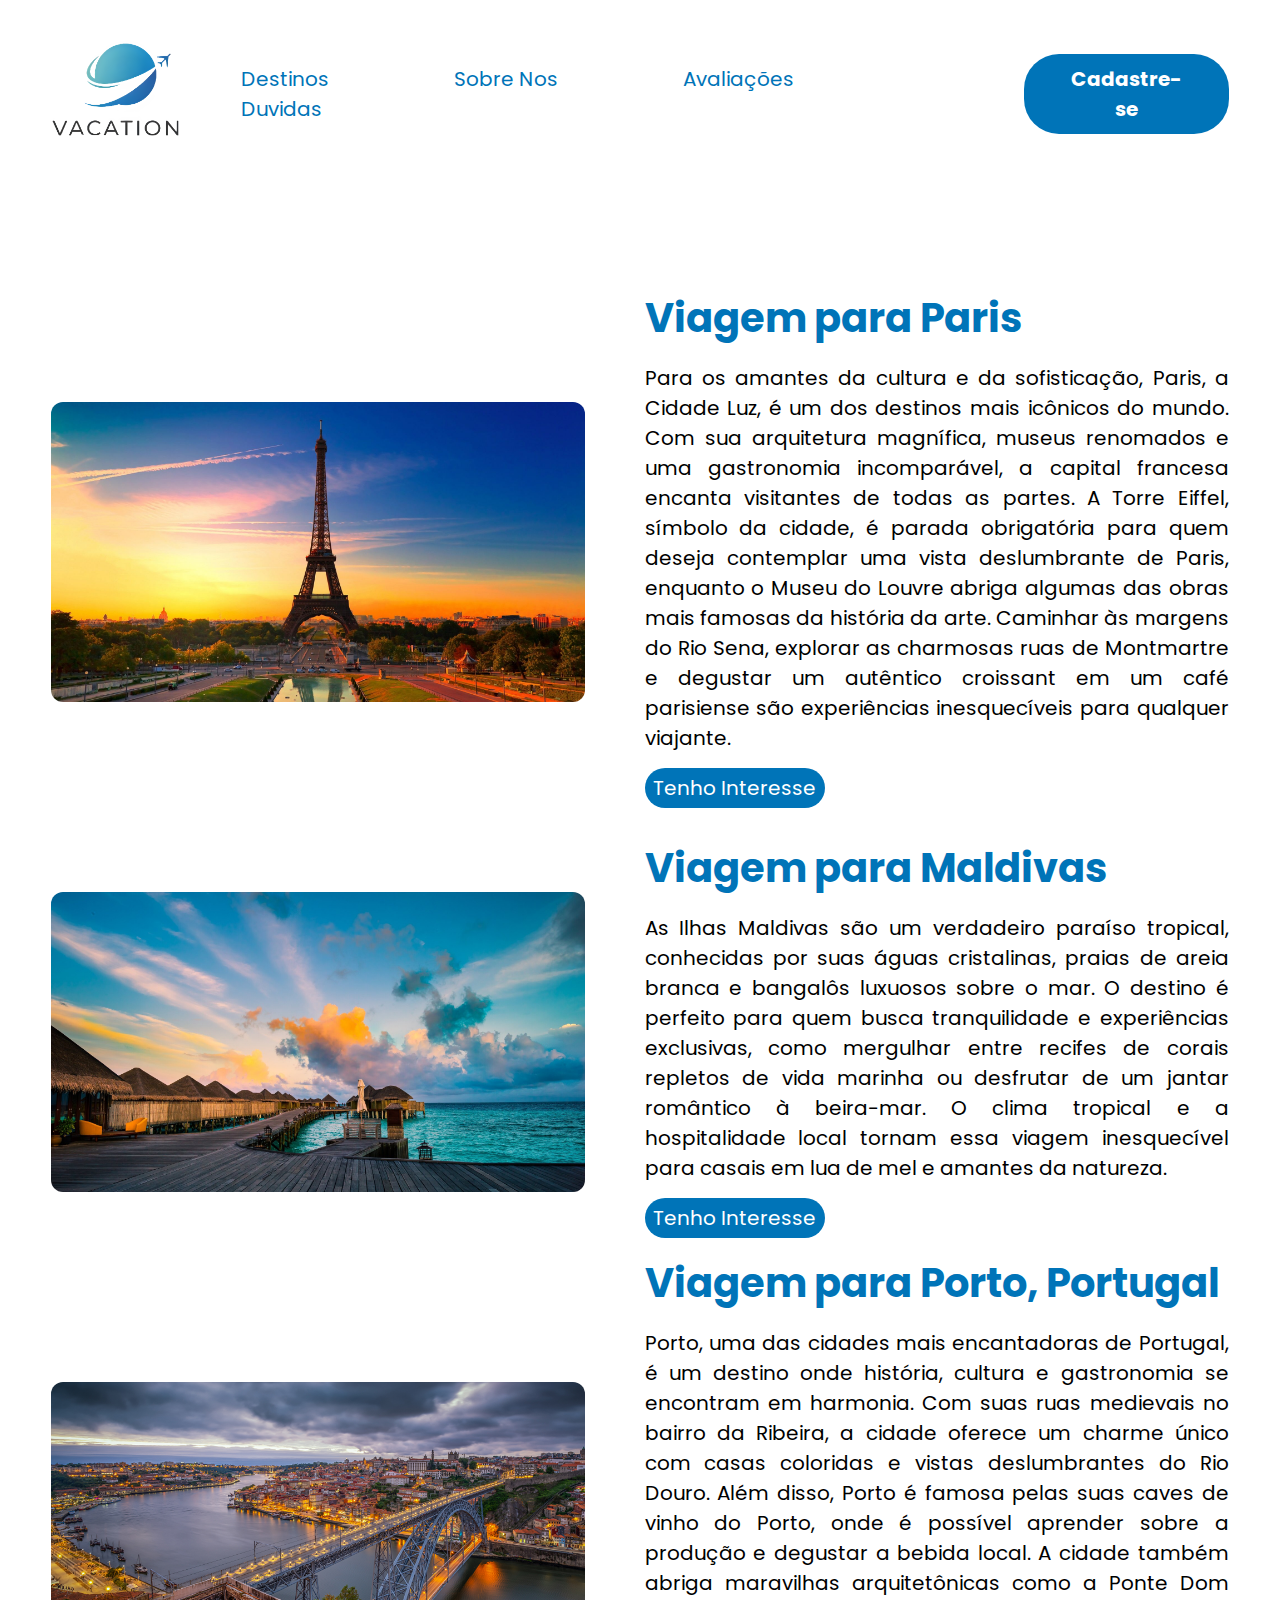
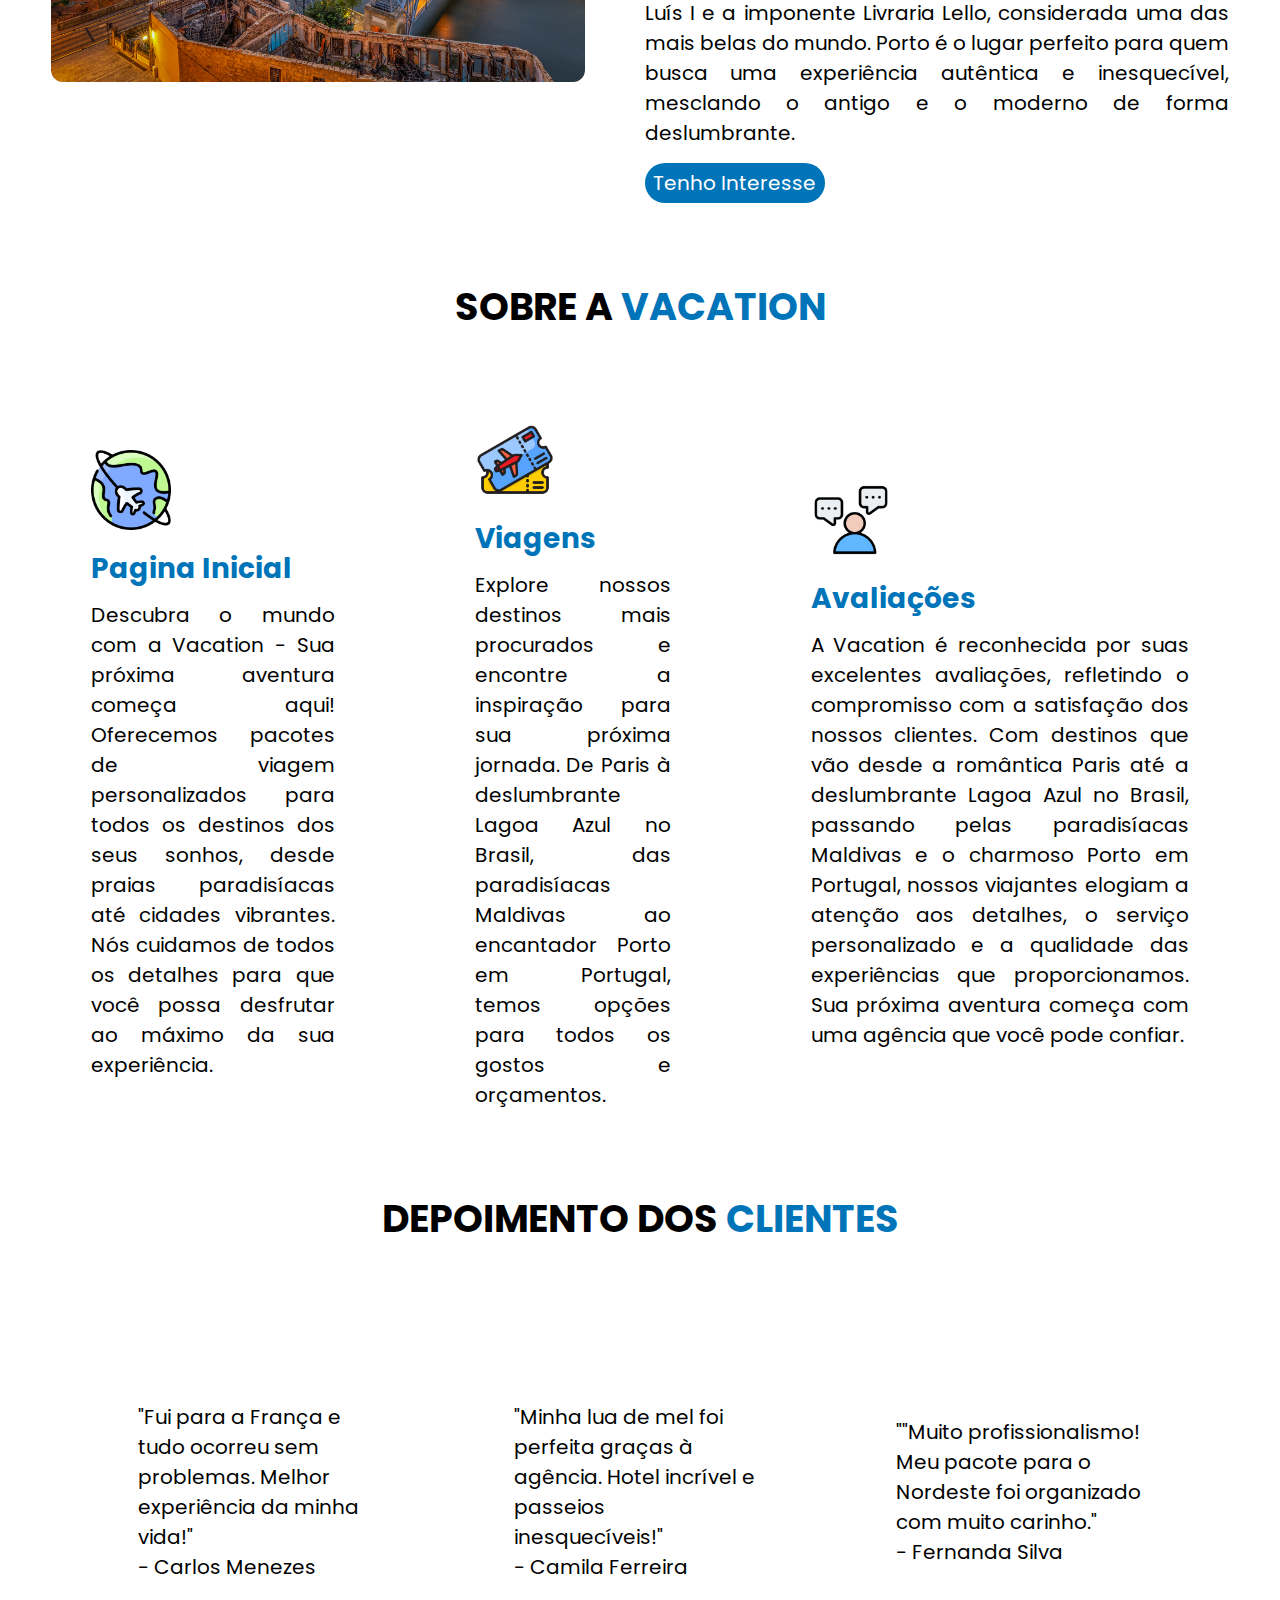
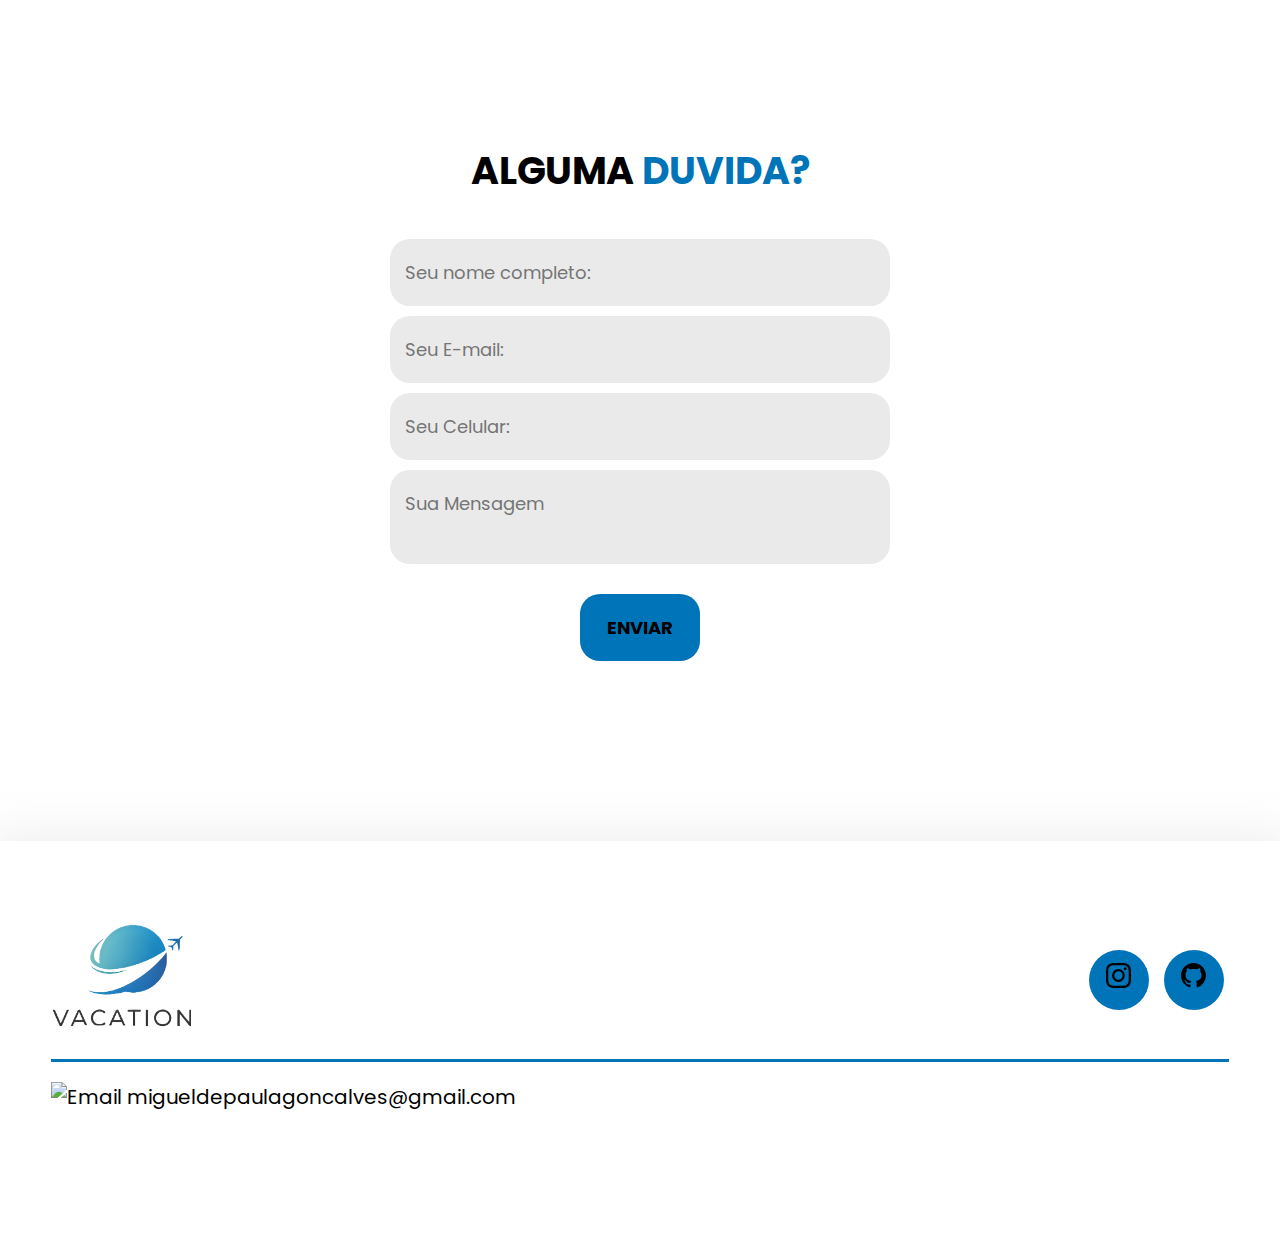
==== public/index.html @ 85ad6669 "estrutura HTML inicial" ====
<!DOCTYPE html>
<html lang="en">

<head>
    <meta charset="UTF-8">
    <meta name="viewport" content="width=device-width, initial-scale=1.0">
    <link rel="preconnect" href="https://fonts.googleapis.com">
    <link rel="preconnect" href="https://fonts.gstatic.com" crossorigin>
    <link
        href="https://fonts.googleapis.com/css2?family=Outfit:wght@100..900&family=Poppins:ital,wght@0,100;0,200;0,300;0,400;0,500;0,600;0,700;0,800;0,900;1,100;1,200;1,300;1,400;1,500;1,600;1,700;1,800;1,900&family=Roboto+Condensed:ital,wght@0,100..900;1,100..900&display=swap"
        rel="stylesheet">
    <title>Home Page</title>
    <link rel="stylesheet" href="style.css">

</head>

<body>

    <header> <!--Cabecario ( Navegacao )-->
        <div class="interface">
            <div class="logo">
                <img src="Img/Agencia Logo.png" alt="Logo do Agencia"> <!--Logo da agencia-->
            </div>

            <nav class="Navegacao">
                <ul>
                    <li><a href="#destinos">Destinos</a></li>
                    <li><a href="#sobre">Sobre Nos</a></li>
                    <li><a href="#avaliações">Avaliações</a></li>
                    <li><a href="#duvida">Duvidas</a></li>
                </ul>
            </nav>
            <div class="btn-contato">
                <a href="#">
                    <button>Cadastre-se</button>
                </a>
            </div>
        </div>
    </header>

    <main>
        <section class="vigens" id="destinos"> <!--Locais de Viagem-->
            <div class="interface">
                <div class="flex">
                    <div class="img-viagem">
                        <img src="Img/paris.jpg" alt="Imagem paris">
                    </div>
                    <div class="txt-viagem">
                        <h2>Viagem para Paris</h2>
                        <p>Para os amantes da cultura e da sofisticação, Paris, a Cidade Luz, é um dos destinos mais
                            icônicos do mundo. Com sua arquitetura magnífica, museus renomados e uma gastronomia
                            incomparável, a capital francesa encanta visitantes de todas as partes. A Torre Eiffel,
                            símbolo da cidade, é parada obrigatória para quem deseja contemplar uma vista deslumbrante
                            de Paris, enquanto o Museu do Louvre abriga algumas das obras mais famosas da história da
                            arte. Caminhar às margens do Rio Sena, explorar as charmosas ruas de Montmartre e degustar
                            um autêntico croissant em um café parisiense são experiências inesquecíveis para qualquer
                            viajante.
                        <div class="btn-interesse">
                            <a href="franca.html"><button>Tenho Interesse</button></a>
                        </div>
                        </p>
                    </div>
                </div>
                <div class="viagem-maldivas">
                    <div class="flex">
                        <div class="img-viagem">
                            <img src="Img/maldivas.jpg" alt="Imagem maldivas">
                        </div>
                        <div class="txt-viagem">
                            <h2>Viagem para Maldivas</h2>
                            <p>As Ilhas Maldivas são um verdadeiro paraíso tropical, conhecidas por suas águas
                                cristalinas, praias de areia branca e bangalôs luxuosos sobre o mar. O destino é
                                perfeito para quem busca tranquilidade e experiências exclusivas, como mergulhar entre
                                recifes de corais repletos de vida marinha ou desfrutar de um jantar romântico à
                                beira-mar. O clima tropical e a hospitalidade local tornam essa viagem inesquecível para
                                casais em lua de mel e amantes da natureza.
                            <div class="btn-interesse">
                                <a href="maldivas.html"><button>Tenho Interesse</button></a>
                            </div>
                            </p>
                        </div>
                    </div>
                </div>
                <div class="viagem-Porto">
                    <div class="flex">
                        <div class="img-viagem">
                            <img src="Img/images (2).jpg" alt="Imagem porto">
                        </div>
                        <div class="txt-viagem">
                            <h2>Viagem para Porto, Portugal</h2>
                            <p>Porto, uma das cidades mais encantadoras de Portugal, é um destino onde história, cultura
                                e gastronomia se encontram em harmonia. Com suas ruas medievais no bairro da Ribeira, a
                                cidade oferece um charme único com casas coloridas e vistas deslumbrantes do Rio Douro.
                                Além disso, Porto é famosa pelas suas caves de vinho do Porto, onde é possível aprender
                                sobre a produção e degustar a bebida local. A cidade também abriga maravilhas
                                arquitetônicas como a Ponte Dom Luís I e a imponente Livraria Lello, considerada uma das
                                mais belas do mundo. Porto é o lugar perfeito para quem busca uma experiência autêntica
                                e inesquecível, mesclando o antigo e o moderno de forma deslumbrante.
                            <div class="btn-interesse">
                                <a href="porto.html"><button>Tenho Interesse</button></a>
                            </div>
                            </p>
                        </div>
                    </div>
                </div>
            </div>
        </section>

        <section class="vacation" id="sobre"> <!--empresa ficticia-->

            <h2 class="titulo">SOBRE A <span>VACATION</span> </h2>
            <div class="flex">
                <div class="Pagina-Inicial">
                    <img src="Img/globe.png" alt="Globo">
                    <h3>Pagina Inicial</h3>
                    <p>Descubra o mundo com a Vacation - Sua próxima aventura começa aqui! Oferecemos pacotes
                        de viagem personalizados para todos os destinos dos seus sonhos, desde praias paradisíacas até
                        cidades vibrantes. Nós cuidamos de todos os detalhes para que você possa desfrutar ao máximo da
                        sua experiência.</p>

                </div>
                <div class="Pagina-Inicial">
                    <img src="Img/ticket-flight.png" alt="ticket">
                    <h3>Viagens</h3>
                    <p>Explore nossos destinos mais procurados e encontre a inspiração para sua próxima jornada. De
                        Paris à deslumbrante Lagoa Azul no Brasil, das paradisíacas Maldivas ao encantador Porto em
                        Portugal, temos opções para todos os gostos e orçamentos.</p>

                </div>
                <div class="Pagina-Inicial">
                    <img src="Img/opinion.png" alt="comentarios">
                    <h3>Avaliações</h3>
                    <p>A Vacation é reconhecida por suas excelentes avaliações, refletindo o compromisso com a
                        satisfação dos nossos clientes. Com destinos que vão desde a romântica Paris até a deslumbrante
                        Lagoa Azul no Brasil, passando pelas paradisíacas Maldivas e o charmoso Porto em Portugal,
                        nossos viajantes elogiam a atenção aos detalhes, o serviço personalizado e a qualidade das
                        experiências que proporcionamos. Sua próxima aventura começa com uma agência que você pode
                        confiar.</p>

                </div>
            </div>

        </section>

        <section class="depoimento" id="avaliações"> <!--avaliacoes da empresa-->
            <h2 class="titulo">DEPOIMENTO DOS <span>CLIENTES</span></h2>
            <div class="flex">
                <div class="caixa">
                    <article class="testemunhas">
                        <img src="img/star-fill.svg" alt=""><img src="img/star-fill.svg" alt=""><img
                            src="img/star-fill.svg" alt=""><img src="img/star-fill.svg" alt=""><img
                            src="img/star-half.svg" alt="">
                        <p class="testemunha-txt">"Fui para a França e tudo ocorreu sem problemas. Melhor experiência da
                            minha vida!"</p>
                        <p class="autor">- Carlos Menezes</p>
                    </article>
                </div>
                <div class="caixa">
                    <article class="testemunhas">
                        <img src="img/star-fill.svg" alt=""><img src="img/star-fill.svg" alt=""><img
                            src="img/star-fill.svg" alt=""><img src="img/star-fill.svg" alt=""><img
                            src="img/star-fill.svg" alt="">
                        <p class="testemunha-txt">"Minha lua de mel foi perfeita graças à agência. Hotel incrível e
                            passeios
                            inesquecíveis!"</p>
                        <p class="autor">- Camila Ferreira</p>
                    </article>
                </div>
                <div class="caixa">
                    <article class="testemunhas">
                        <img src="img/star-fill.svg" alt=""><img src="img/star-fill.svg" alt=""><img
                            src="img/star-fill.svg" alt=""><img src="img/star-fill.svg" alt=""><img
                            src="img/star-fill.svg" alt="">
                        <p class="testemunha-txt">""Muito profissionalismo! Meu pacote para o Nordeste foi organizado
                            com
                            muito carinho."</p>
                        <p class="autor">- Fernanda Silva</p>
                    </article>
                </div>
            </div>
        </section>

        <section class="formulario" id="duvida"> <!--formulario duvidas-->
            <div class="interface">
                <h2 class="titulo">ALGUMA <span>DUVIDA?</span> </h2>

                <form action="">
                    <input type="text" name="" id="" placeholder="Seu nome completo:" required>
                    <input type="text" name="" id="" placeholder="Seu E-mail:" required>
                    <input type="text" name="" id="" placeholder="Seu Celular:">
                    <textarea name="" id="" placeholder="Sua Mensagem"></textarea>
                    <div class="btn-enviar"><input type="submit" value="ENVIAR"></div>
                </form>
            </div>
        </section>

    </main>

    <footer> <!--rodape (footer)-->
        <div class="interface">
            <div class="linha-footer">
                <div class="flex">
                    <div class="logo-footer">
                        <img src="Img/Agencia Logo.png" alt="Logo">
                    </div>
                    <div class="btn-social">
                        <a href="https://www.instagram.com/goncalves.mgl/"><button><img src="Img/instagram.svg" alt="instagram"></button></a>
                        <a href="https://github.com/MiguelGoncalves06"><button><img src="Img/github.svg" alt="github"></button></a>
                    </div>
                </div>
            </div>

            <div class="linha-footer borda">
                <p><img src="img/envelope-fill.svg" alt="Email"><a href=" mailto:migueldepaulagoncalves@gmail.com">
                        migueldepaulagoncalves@gmail.com</a></p>
            </div>
        </div>

    </footer>

</body>

</html>
---- public/style.css ----
/*configuracoes gerais*/
* {
    margin: 0;
    padding: 0;
    box-sizing: border-box;
    font-family: "Poppins", sans-serif;
    font-size: 20px;
}

html{ /*Rolagem*/
    scroll-behavior: smooth;
}

/*cabecario*/
header {
    padding: 40px 4%;
}

header>.interface {
    display: flex;
    align-items: center;
    justify-content: space-between;
}

header a {
    color: #0074b8;
    text-decoration: none;
    display: inline-block;
    transition: .2s;
}

header a:hover {
    color: #33b4ff;
    transform: scale(1.15);

}

header nav ul {
    list-style-type: none;
}

header nav ul li {
    display: inline-block;
    padding: 0 60px;

}

.logo img {
    width: 130px;
    height: auto;
}

header .btn-contato button {
    padding: 10px 40px;
    font-size: 20px;
    font-weight: 700;
    background-color: #0074b8;
    border: 0;
    border-radius: 35px;
    cursor: pointer;
    color: white;
}

header .btn-contato button :hover {
    box-shadow: 0px 0px 8px #053f61;
}


/* estilo viagens */

main {
    margin: 40px 4%;
}

.flex {
    display: flex;
    align-items: center;
    gap: 60px;
}


.txt-viagem p {
    text-align: justify;
    margin: 15px 0;
}

.txt-viagem h2 {
    font-size: 40px;
    color: #0074b8;
}

.btn-interesse button {
    width: 180px;
    height: 40px;
    border-radius: 30px;
    border: none;
    background-color: #0074b8;
    color: white;
    cursor: pointer;

}

.interface{
    margin-bottom: 60px;
}

main .btn-interesse button:hover, form .btn-enviar input:hover {
    transform: scale(1.05);
    transition: 0.2s;
}
.viagem-maldivas{
    margin-top: 15px;
}

.img-viagem img:hover {
    transform: scale(1.05);
    transition: 0.5s;
}

.img-viagem img{
    height: 300px;
    width: auto;
    border-radius: 12px;
}

/*section: vacations*/
section .vacation{
    padding: 80px 4%;

}


.vacation .Pagina-Inicial{
    color: black;
    padding: 40px;
    margin-top: 45px;
    border-radius: 20px;
    transition: .2s;
}
.vacation .Pagina-Inicial:hover{
    transform: scale(1.05);
    box-shadow: 0 0 8px rgba(153, 153, 153, 0.695);
}
.vacation .Pagina-Inicial img{
    height: 80px;
}

.vacation .Pagina-Inicial h3{
    font-size: 28px;
    margin: 10px 0;
}

.vacation .Pagina-Inicial p{
    text-align: justify;
}

.vacation h3{
    color: #0074b8;
}

h2.titulo{
    color: black;
    font-size: 38px;
    text-align: center;
}

h2.titulo span{
    color:#0074b8;
    font-size: 38px;
}


/*DEPOIMENTO DOS CLIENTES*/

section.depoimento{
    padding: 40px 4%;
}

.depoimento .titulo{
    margin-bottom: 40px;
}

.depoimento .testemunhas:hover{
    transform: scale(1.05);
    box-shadow: 0 0 8px rgba(153, 153, 153, 0.695);
}

.depoimento .testemunhas{
    border-radius: 20px;
    transition: .2s;
    padding: 40px;
    margin-top: 45px;
    border-radius: 20px;
} 

.testemunhas img{
    height: 30px;
    width: auto;
}

/*FORM*/
section.formulario{
    padding: 80px 4%;
}

form{
    max-width: 500px;
    margin: 0 auto;
    display: flex;
    justify-content: center;
    flex-direction: column;
    gap: 10px;
    margin-top: 40px;
}

form input, form textarea{
    width: 100%;
    background-color:rgb(234, 234, 234) ;
    border: 0;
    outline: 0;
    padding: 20px 15px;
    border-radius: 20px;
    font-size: 18px;
}

form textarea{
    resize: none;
    max-height: 200px;
}

form .btn-enviar{
    margin-top: 20px;
    text-align: center;
}

form .btn-enviar input{
    width: 120px;
    background-color:#0074b8;
    font-weight: 700;
    cursor: pointer;
}

/*FOOTER*/

.logo-footer img{
    height: 110px;
    width: auto;
}

footer{
    padding: 60px 4%;
    box-shadow:  0 0 40px 10px rgba(221, 221, 221, 0.43);
}

footer .flex{
    justify-content: space-between;
}

.btn-social button{
    width: 60px;
    height: 60px;
    border-radius: 50%;
    border: none;
    background-color: #0074b8;
    font-size: 22px;
    cursor: pointer;
    margin: 0 5px;
    transform: 0.2s;
    
}

.btn-social button:hover{
    transform: scale(1.05);
    transition: .2s;
    
}

.btn-social img{
    width: 25px;
}
footer .linha-footer p a{
    color: black;
    text-decoration: none;
}

footer .linha-footer{
    padding: 20px 0;
}

.borda{
    border-top: solid 3px #0074b8;
}

/* PAGINAS DE CADA DESTINO */

.volta {
    padding: 40px 4%;
}

.volta button img{
    height: 30px;
}
.volta button{
    border: none;
    background-color: white;
}

.volta .flex button {
    display: flex;
    align-items: center; 
    gap: 10px; 
    background: none;
    border: none;
    padding: 0;
    cursor: pointer;
    color: #0074b8;
}


.flex button p {
    margin: 0; 
}

.pais {
    padding: 40px 4%;
    margin-top: -90px;
}

.pais  img{
    height: 30px;
}

.pais .mapa img{
    height: 450px;
    border-radius: 35px;
}
p{

    font-size: 20px;
}

h3{
    font-size: 35px;
    color: #0074b8;
}

.pais .roteiro p{
    margin: 20px 90px;
    text-align: justify;
}
.pais p{
    margin: 20px 38px;
    text-align: justify;
}

.pais h2{
    margin: 12px 38px;
}


h4{
    font-size: 35px;
    text-align: center;
    margin-bottom: 40px;
    color: #0074b8;
}

.cidades h4 img{
    height: 35px;
}

h2{
    color: #0074b8;
}

.mapa button:hover{
    transform: scale(1.05);
    transition: .2s;
}
.mapa button{
    border: none;
    cursor: pointer;
    padding: 0;
    background:none;
}

.mapa{
    display: flex;
    justify-content: center;
    align-items: center;
    margin-top: 40px;
}

.imagens img{
    display: flex;
    height: 230px;
    width: auto;
    border-radius: 15px;
    display: inline-block;
    margin-right: 10px;
    margin-top: 20px;
}
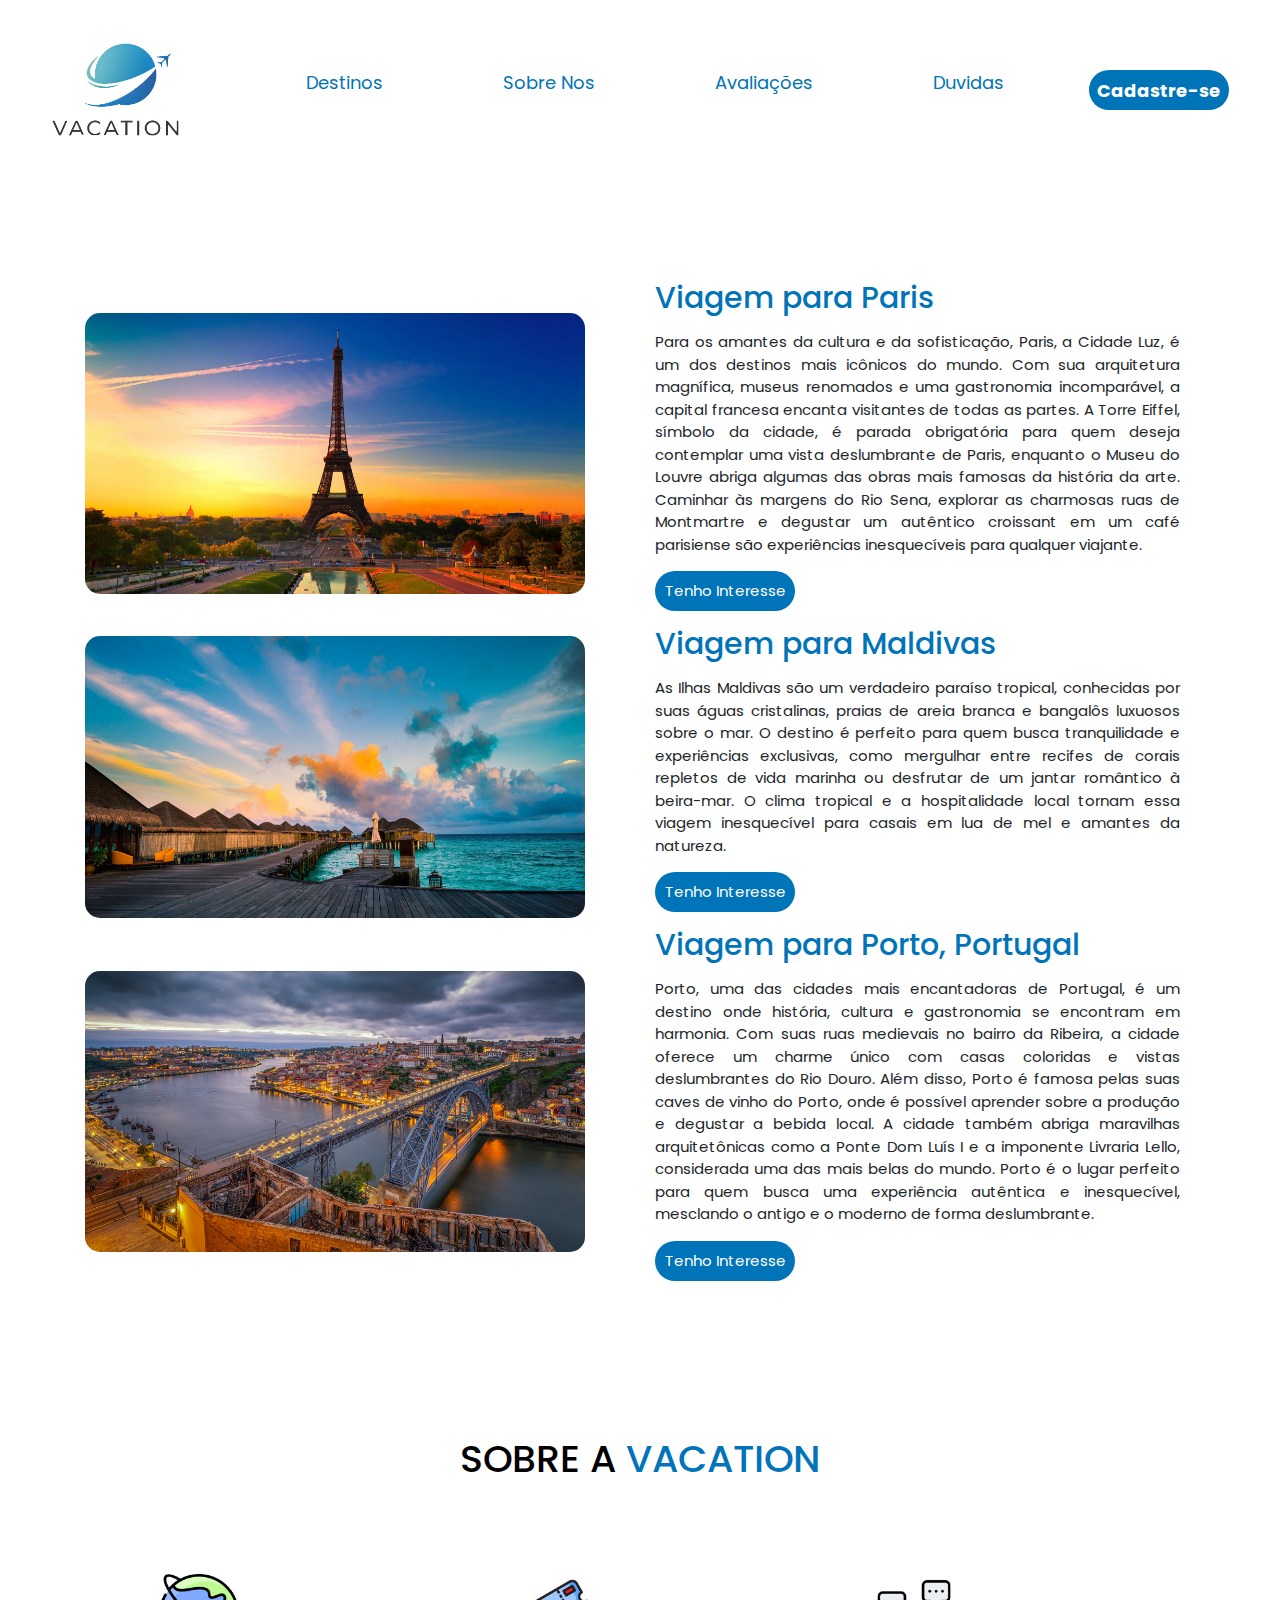
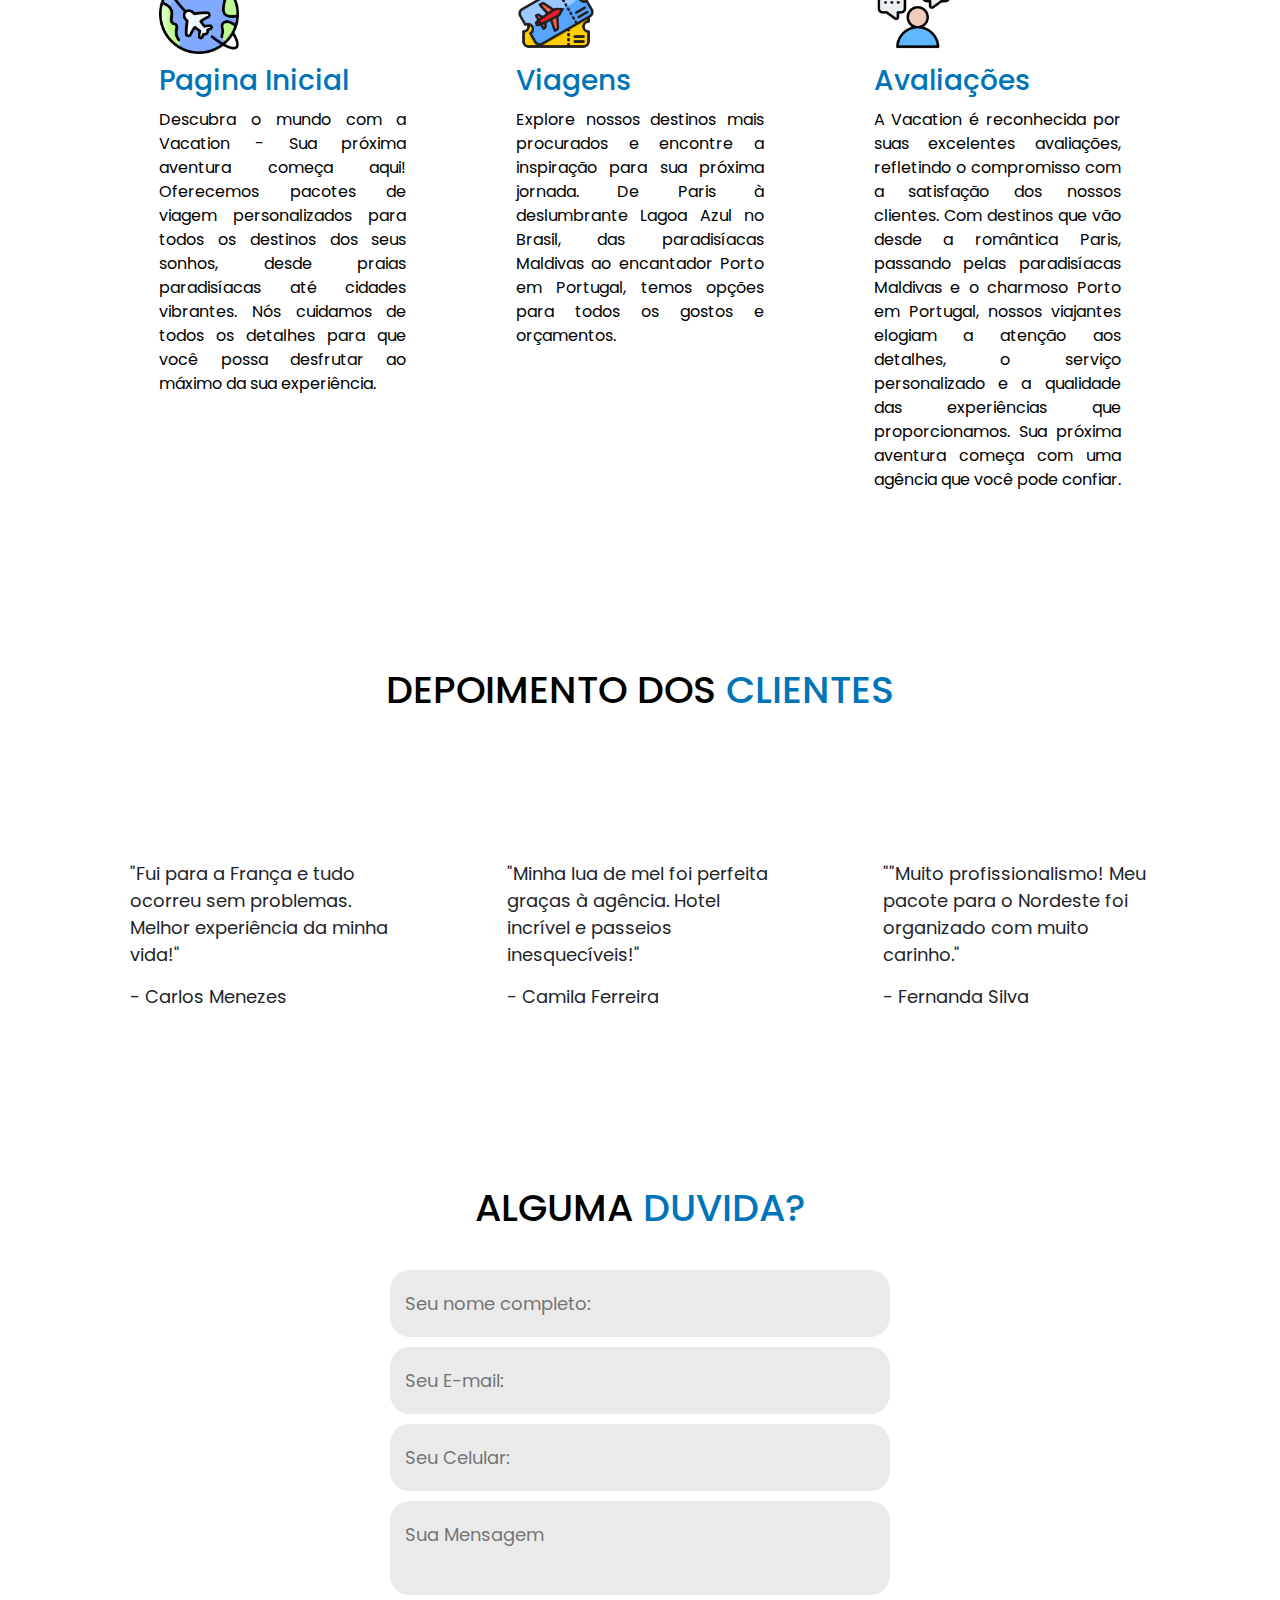
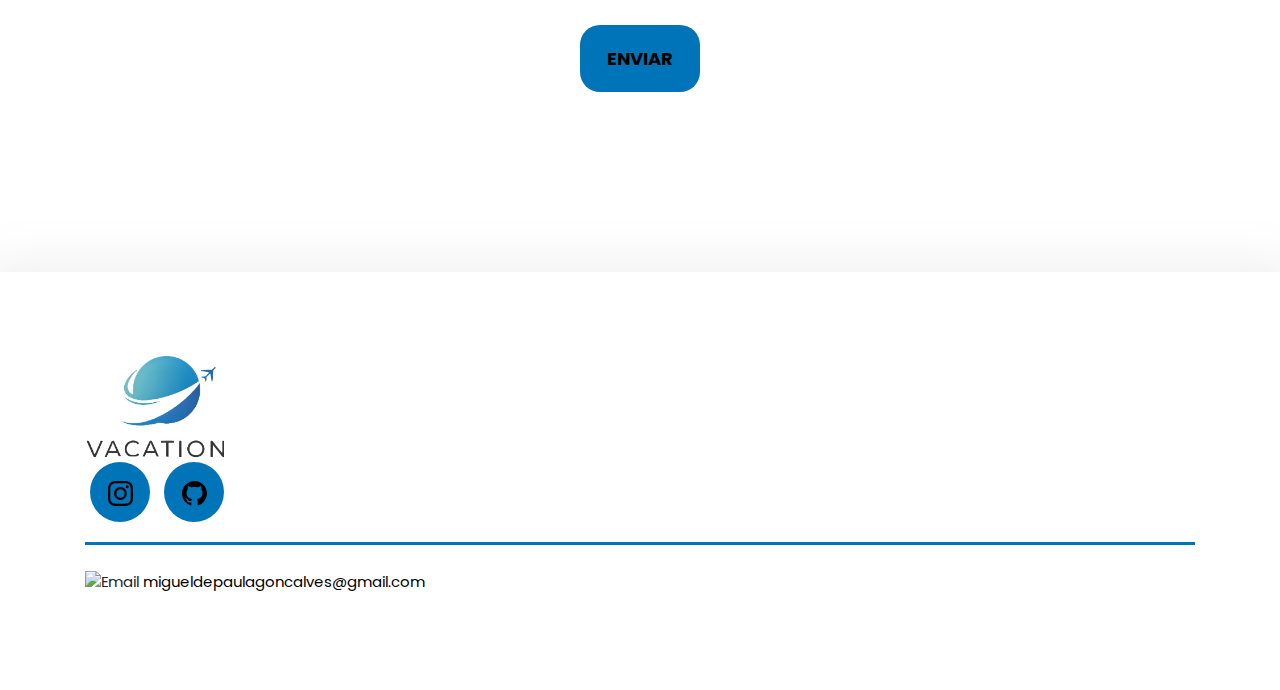
==== commit 57cd3dde: "versao responsiva com Boostrap" ====
--- a/public/index.html
+++ b/public/index.html
@@ -10,6 +10,9 @@
         href="https://fonts.googleapis.com/css2?family=Outfit:wght@100..900&family=Poppins:ital,wght@0,100;0,200;0,300;0,400;0,500;0,600;0,700;0,800;0,900;1,100;1,200;1,300;1,400;1,500;1,600;1,700;1,800;1,900&family=Roboto+Condensed:ital,wght@0,100..900;1,100..900&display=swap"
         rel="stylesheet">
     <title>Home Page</title>
+
+    <link href="https://stackpath.bootstrapcdn.com/bootstrap/4.5.2/css/bootstrap.min.css" rel="stylesheet">
+
     <link rel="stylesheet" href="style.css">
 
 </head>
@@ -17,13 +20,12 @@
 <body>
 
     <header> <!--Cabecario ( Navegacao )-->
-        <div class="interface">
+        <div class="interface d-flex align-items-center justify-content-between">
             <div class="logo">
                 <img src="Img/Agencia Logo.png" alt="Logo do Agencia"> <!--Logo da agencia-->
             </div>
-
-            <nav class="Navegacao">
-                <ul>
+            <nav class="Navegacao ">
+                <ul class="d-flex">
                     <li><a href="#destinos">Destinos</a></li>
                     <li><a href="#sobre">Sobre Nos</a></li>
                     <li><a href="#avaliações">Avaliações</a></li>
@@ -40,12 +42,12 @@
 
     <main>
         <section class="vigens" id="destinos"> <!--Locais de Viagem-->
-            <div class="interface">
-                <div class="flex">
+            <div class="interface container">
+                <div class="flex d-flex align-items-center justify-content-between">
                     <div class="img-viagem">
                         <img src="Img/paris.jpg" alt="Imagem paris">
                     </div>
-                    <div class="txt-viagem">
+                    <div class="txt-viagem col-md-6">
                         <h2>Viagem para Paris</h2>
                         <p>Para os amantes da cultura e da sofisticação, Paris, a Cidade Luz, é um dos destinos mais
                             icônicos do mundo. Com sua arquitetura magnífica, museus renomados e uma gastronomia
@@ -62,11 +64,12 @@
                     </div>
                 </div>
                 <div class="viagem-maldivas">
-                    <div class="flex">
+                    <div class="flex  d-flex align-items-center justify-content-between">
                         <div class="img-viagem">
                             <img src="Img/maldivas.jpg" alt="Imagem maldivas">
                         </div>
-                        <div class="txt-viagem">
+
+                        <div class="txt-viagem col-md-6">
                             <h2>Viagem para Maldivas</h2>
                             <p>As Ilhas Maldivas são um verdadeiro paraíso tropical, conhecidas por suas águas
                                 cristalinas, praias de areia branca e bangalôs luxuosos sobre o mar. O destino é
@@ -81,12 +84,14 @@
                         </div>
                     </div>
                 </div>
+
                 <div class="viagem-Porto">
-                    <div class="flex">
+                    <div class="flex d-flex align-items-center justify-content-between">
                         <div class="img-viagem">
                             <img src="Img/images (2).jpg" alt="Imagem porto">
                         </div>
-                        <div class="txt-viagem">
+
+                        <div class="txt-viagem col-md-6">
                             <h2>Viagem para Porto, Portugal</h2>
                             <p>Porto, uma das cidades mais encantadoras de Portugal, é um destino onde história, cultura
                                 e gastronomia se encontram em harmonia. Com suas ruas medievais no bairro da Ribeira, a
@@ -107,75 +112,94 @@
         </section>
 
         <section class="vacation" id="sobre"> <!--empresa ficticia-->
-
-            <h2 class="titulo">SOBRE A <span>VACATION</span> </h2>
-            <div class="flex">
-                <div class="Pagina-Inicial">
-                    <img src="Img/globe.png" alt="Globo">
-                    <h3>Pagina Inicial</h3>
-                    <p>Descubra o mundo com a Vacation - Sua próxima aventura começa aqui! Oferecemos pacotes
-                        de viagem personalizados para todos os destinos dos seus sonhos, desde praias paradisíacas até
-                        cidades vibrantes. Nós cuidamos de todos os detalhes para que você possa desfrutar ao máximo da
-                        sua experiência.</p>
-
-                </div>
-                <div class="Pagina-Inicial">
-                    <img src="Img/ticket-flight.png" alt="ticket">
-                    <h3>Viagens</h3>
-                    <p>Explore nossos destinos mais procurados e encontre a inspiração para sua próxima jornada. De
-                        Paris à deslumbrante Lagoa Azul no Brasil, das paradisíacas Maldivas ao encantador Porto em
-                        Portugal, temos opções para todos os gostos e orçamentos.</p>
-
-                </div>
-                <div class="Pagina-Inicial">
-                    <img src="Img/opinion.png" alt="comentarios">
-                    <h3>Avaliações</h3>
-                    <p>A Vacation é reconhecida por suas excelentes avaliações, refletindo o compromisso com a
-                        satisfação dos nossos clientes. Com destinos que vão desde a romântica Paris até a deslumbrante
-                        Lagoa Azul no Brasil, passando pelas paradisíacas Maldivas e o charmoso Porto em Portugal,
-                        nossos viajantes elogiam a atenção aos detalhes, o serviço personalizado e a qualidade das
-                        experiências que proporcionamos. Sua próxima aventura começa com uma agência que você pode
-                        confiar.</p>
-
-                </div>
-            </div>
-
+            <div class="container vacation">
+                <h2 class="titulo">SOBRE A <span>VACATION</span> </h2>
+
+                <div class="row">
+                    <div class="col-md-4">
+                        <div class="Pagina-Inicial">
+                            <img src="Img/globe.png" alt="Globo">
+                            <h3>Pagina Inicial</h3>
+                            <p>Descubra o mundo com a Vacation - Sua próxima aventura começa aqui! Oferecemos pacotes
+                                de viagem personalizados para todos os destinos dos seus sonhos, desde praias
+                                paradisíacas até
+                                cidades vibrantes. Nós cuidamos de todos os detalhes para que você possa desfrutar ao
+                                máximo da
+                                sua experiência.</p>
+
+                        </div>
+                    </div>
+
+                    <div class="col-md-4">
+                        <div class="Pagina-Inicial">
+                            <img src="Img/ticket-flight.png" alt="ticket">
+                            <h3>Viagens</h3>
+                            <p>Explore nossos destinos mais procurados e encontre a inspiração para sua próxima jornada.
+                                De
+                                Paris à deslumbrante Lagoa Azul no Brasil, das paradisíacas Maldivas ao encantador Porto
+                                em
+                                Portugal, temos opções para todos os gostos e orçamentos.</p>
+
+                        </div>
+                    </div>
+
+                    <div class="col-md-4">
+                        <div class="Pagina-Inicial">
+                            <img src="Img/opinion.png" alt="comentarios">
+                            <h3>Avaliações</h3>
+                            <p>A Vacation é reconhecida por suas excelentes avaliações, refletindo o compromisso com a
+                                satisfação dos nossos clientes. Com destinos que vão desde a romântica Paris, passando
+                                pelas
+                                paradisíacas Maldivas e o charmoso Porto em Portugal,
+                                nossos viajantes elogiam a atenção aos detalhes, o serviço personalizado e a qualidade
+                                das
+                                experiências que proporcionamos. Sua próxima aventura começa com uma agência que você
+                                pode
+                                confiar.</p>
+
+                        </div>
+                    </div>
+                </div>
         </section>
 
         <section class="depoimento" id="avaliações"> <!--avaliacoes da empresa-->
-            <h2 class="titulo">DEPOIMENTO DOS <span>CLIENTES</span></h2>
-            <div class="flex">
-                <div class="caixa">
-                    <article class="testemunhas">
-                        <img src="img/star-fill.svg" alt=""><img src="img/star-fill.svg" alt=""><img
-                            src="img/star-fill.svg" alt=""><img src="img/star-fill.svg" alt=""><img
-                            src="img/star-half.svg" alt="">
-                        <p class="testemunha-txt">"Fui para a França e tudo ocorreu sem problemas. Melhor experiência da
-                            minha vida!"</p>
-                        <p class="autor">- Carlos Menezes</p>
-                    </article>
-                </div>
-                <div class="caixa">
-                    <article class="testemunhas">
-                        <img src="img/star-fill.svg" alt=""><img src="img/star-fill.svg" alt=""><img
-                            src="img/star-fill.svg" alt=""><img src="img/star-fill.svg" alt=""><img
-                            src="img/star-fill.svg" alt="">
-                        <p class="testemunha-txt">"Minha lua de mel foi perfeita graças à agência. Hotel incrível e
-                            passeios
-                            inesquecíveis!"</p>
-                        <p class="autor">- Camila Ferreira</p>
-                    </article>
-                </div>
-                <div class="caixa">
-                    <article class="testemunhas">
-                        <img src="img/star-fill.svg" alt=""><img src="img/star-fill.svg" alt=""><img
-                            src="img/star-fill.svg" alt=""><img src="img/star-fill.svg" alt=""><img
-                            src="img/star-fill.svg" alt="">
-                        <p class="testemunha-txt">""Muito profissionalismo! Meu pacote para o Nordeste foi organizado
-                            com
-                            muito carinho."</p>
-                        <p class="autor">- Fernanda Silva</p>
-                    </article>
+            <div class="container">
+                <h2 class="titulo">DEPOIMENTO DOS <span>CLIENTES</span></h2>
+                <div class="row">
+                    <div class="col-md-4">
+                        <article class="testemunhas">
+                            <img src="img/star-fill.svg" alt=""><img src="img/star-fill.svg" alt=""><img
+                                src="img/star-fill.svg" alt=""><img src="img/star-fill.svg" alt=""><img
+                                src="img/star-half.svg" alt="">
+                            <p class="testemunha-txt">"Fui para a França e tudo ocorreu sem problemas. Melhor
+                                experiência da
+                                minha vida!"</p>
+                            <p class="autor">- Carlos Menezes</p>
+                        </article>
+                    </div>
+                    <div class="col-md-4">
+                        <article class="testemunhas">
+                            <img src="img/star-fill.svg" alt=""><img src="img/star-fill.svg" alt=""><img
+                                src="img/star-fill.svg" alt=""><img src="img/star-fill.svg" alt=""><img
+                                src="img/star-fill.svg" alt="">
+                            <p class="testemunha-txt">"Minha lua de mel foi perfeita graças à agência. Hotel incrível e
+                                passeios
+                                inesquecíveis!"</p>
+                            <p class="autor">- Camila Ferreira</p>
+                        </article>
+                    </div>
+                    <div class="col-md-4">
+                        <article class="testemunhas">
+                            <img src="img/star-fill.svg" alt=""><img src="img/star-fill.svg" alt=""><img
+                                src="img/star-fill.svg" alt=""><img src="img/star-fill.svg" alt=""><img
+                                src="img/star-fill.svg" alt="">
+                            <p class="testemunha-txt">""Muito profissionalismo! Meu pacote para o Nordeste foi
+                                organizado
+                                com
+                                muito carinho."</p>
+                            <p class="autor">- Fernanda Silva</p>
+                        </article>
+                    </div>
                 </div>
             </div>
         </section>
@@ -197,15 +221,17 @@
     </main>
 
     <footer> <!--rodape (footer)-->
-        <div class="interface">
-            <div class="linha-footer">
+        <div class="container">
+            <div class="linha-footer flex d-flex justify-content-between">
                 <div class="flex">
                     <div class="logo-footer">
                         <img src="Img/Agencia Logo.png" alt="Logo">
                     </div>
                     <div class="btn-social">
-                        <a href="https://www.instagram.com/goncalves.mgl/"><button><img src="Img/instagram.svg" alt="instagram"></button></a>
-                        <a href="https://github.com/MiguelGoncalves06"><button><img src="Img/github.svg" alt="github"></button></a>
+                        <a href="https://www.instagram.com/goncalves.mgl/"><button><img src="Img/instagram.svg"
+                                    alt="instagram"></button></a>
+                        <a href="https://github.com/MiguelGoncalves06"><button><img src="Img/github.svg"
+                                    alt="github"></button></a>
                     </div>
                 </div>
             </div>
--- a/public/style.css
+++ b/public/style.css
@@ -1,13 +1,12 @@
 /*configuracoes gerais*/
 * {
-    margin: 0;
-    padding: 0;
     box-sizing: border-box;
     font-family: "Poppins", sans-serif;
-    font-size: 20px;
-}
-
-html{ /*Rolagem*/
+    font-size: 15px;
+}
+
+html {
+    /*Rolagem*/
     scroll-behavior: smooth;
 }
 
@@ -16,17 +15,13 @@
     padding: 40px 4%;
 }
 
-header>.interface {
-    display: flex;
-    align-items: center;
-    justify-content: space-between;
-}
 
 header a {
     color: #0074b8;
     text-decoration: none;
     display: inline-block;
     transition: .2s;
+    font-size: 18px;
 }
 
 header a:hover {
@@ -35,13 +30,10 @@
 
 }
 
-header nav ul {
-    list-style-type: none;
-}
-
 header nav ul li {
     display: inline-block;
     padding: 0 60px;
+    list-style-type: none;
 
 }
 
@@ -51,46 +43,44 @@
 }
 
 header .btn-contato button {
-    padding: 10px 40px;
-    font-size: 20px;
+    font-size: 18px;
     font-weight: 700;
     background-color: #0074b8;
     border: 0;
     border-radius: 35px;
     cursor: pointer;
     color: white;
-}
-
-header .btn-contato button :hover {
+    height: 40px;
+    width: 140px;
+
+}
+
+header .btn-contato button:hover {
     box-shadow: 0px 0px 8px #053f61;
 }
 
 
+
 /* estilo viagens */
 
 main {
-    margin: 40px 4%;
-}
-
-.flex {
-    display: flex;
-    align-items: center;
-    gap: 60px;
+    margin: 40px 2%;
 }
 
 
 .txt-viagem p {
     text-align: justify;
     margin: 15px 0;
+    font-size: 15px;
 }
 
 .txt-viagem h2 {
-    font-size: 40px;
+    font-size: 30px;
     color: #0074b8;
 }
 
 .btn-interesse button {
-    width: 180px;
+    width: 140px;
     height: 40px;
     border-radius: 30px;
     border: none;
@@ -100,122 +90,128 @@
 
 }
 
-.interface{
+.interface {
     margin-bottom: 60px;
 }
 
-main .btn-interesse button:hover, form .btn-enviar input:hover {
+main .btn-interesse button:hover,
+form .btn-enviar input:hover {
     transform: scale(1.05);
     transition: 0.2s;
 }
-.viagem-maldivas{
-    margin-top: 15px;
-}
 
 .img-viagem img:hover {
     transform: scale(1.05);
     transition: 0.5s;
 }
 
-.img-viagem img{
-    height: 300px;
-    width: auto;
-    border-radius: 12px;
+.img-viagem img {
+    height: auto;
+    width: 500px;
+    border-radius: 15px;
+
 }
 
 /*section: vacations*/
-section .vacation{
+section .vacation {
     padding: 80px 4%;
 
 }
 
 
-.vacation .Pagina-Inicial{
+.vacation .Pagina-Inicial {
     color: black;
     padding: 40px;
     margin-top: 45px;
     border-radius: 20px;
     transition: .2s;
 }
-.vacation .Pagina-Inicial:hover{
+
+.vacation .Pagina-Inicial:hover {
     transform: scale(1.05);
     box-shadow: 0 0 8px rgba(153, 153, 153, 0.695);
 }
-.vacation .Pagina-Inicial img{
+
+.vacation .Pagina-Inicial img {
     height: 80px;
 }
 
-.vacation .Pagina-Inicial h3{
+.vacation .Pagina-Inicial h3 {
     font-size: 28px;
     margin: 10px 0;
 }
 
-.vacation .Pagina-Inicial p{
+.vacation .Pagina-Inicial p {
     text-align: justify;
-}
-
-.vacation h3{
-    color: #0074b8;
-}
-
-h2.titulo{
+    font-size: 16px;
+}
+
+.vacation h3 {
+    color: #0074b8;
+}
+
+h2.titulo {
     color: black;
     font-size: 38px;
     text-align: center;
 }
 
-h2.titulo span{
-    color:#0074b8;
+h2.titulo span {
+    color: #0074b8;
     font-size: 38px;
 }
 
 
 /*DEPOIMENTO DOS CLIENTES*/
 
-section.depoimento{
+section.depoimento {
     padding: 40px 4%;
 }
 
-.depoimento .titulo{
+.depoimento .titulo {
     margin-bottom: 40px;
 }
 
-.depoimento .testemunhas:hover{
+.depoimento p {
+    font-size: 18px;
+}
+
+.depoimento .testemunhas:hover {
     transform: scale(1.05);
     box-shadow: 0 0 8px rgba(153, 153, 153, 0.695);
 }
 
-.depoimento .testemunhas{
+.depoimento .testemunhas {
     border-radius: 20px;
     transition: .2s;
     padding: 40px;
     margin-top: 45px;
     border-radius: 20px;
-} 
-
-.testemunhas img{
+}
+
+.testemunhas img {
     height: 30px;
     width: auto;
 }
 
 /*FORM*/
-section.formulario{
+section.formulario {
     padding: 80px 4%;
 }
 
-form{
+form {
     max-width: 500px;
     margin: 0 auto;
     display: flex;
-    justify-content: center;
     flex-direction: column;
     gap: 10px;
     margin-top: 40px;
 }
 
-form input, form textarea{
+form input,
+form textarea {
     width: 100%;
-    background-color:rgb(234, 234, 234) ;
+    background-color: rgb(234, 234, 234);
     border: 0;
     outline: 0;
     padding: 20px 15px;
@@ -223,40 +219,38 @@
     font-size: 18px;
 }
 
-form textarea{
+form textarea {
     resize: none;
     max-height: 200px;
 }
 
-form .btn-enviar{
+form .btn-enviar {
     margin-top: 20px;
     text-align: center;
 }
 
-form .btn-enviar input{
+
+form .btn-enviar input {
     width: 120px;
-    background-color:#0074b8;
+    background-color: #0074b8;
     font-weight: 700;
     cursor: pointer;
 }
 
 /*FOOTER*/
 
-.logo-footer img{
+.logo-footer img {
     height: 110px;
     width: auto;
 }
 
-footer{
+footer {
     padding: 60px 4%;
-    box-shadow:  0 0 40px 10px rgba(221, 221, 221, 0.43);
-}
-
-footer .flex{
-    justify-content: space-between;
-}
-
-.btn-social button{
+    box-shadow: 0 0 40px 10px rgba(221, 221, 221, 0.43);
+}
+
+
+.btn-social button {
     width: 60px;
     height: 60px;
     border-radius: 50%;
@@ -266,28 +260,29 @@
     cursor: pointer;
     margin: 0 5px;
     transform: 0.2s;
-    
-}
-
-.btn-social button:hover{
+
+}
+
+.btn-social button:hover {
     transform: scale(1.05);
     transition: .2s;
-    
-}
-
-.btn-social img{
+
+}
+
+.btn-social img {
     width: 25px;
 }
-footer .linha-footer p a{
+
+footer .linha-footer p a {
     color: black;
     text-decoration: none;
 }
 
-footer .linha-footer{
+footer .linha-footer {
     padding: 20px 0;
 }
 
-.borda{
+.borda {
     border-top: solid 3px #0074b8;
 }
 
@@ -297,18 +292,19 @@
     padding: 40px 4%;
 }
 
-.volta button img{
+.volta button img {
     height: 30px;
 }
-.volta button{
+
+.volta button {
     border: none;
     background-color: white;
 }
 
 .volta .flex button {
     display: flex;
-    align-items: center; 
-    gap: 10px; 
+    align-items: center;
+    gap: 10px;
     background: none;
     border: none;
     padding: 0;
@@ -318,7 +314,7 @@
 
 
 .flex button p {
-    margin: 0; 
+    margin: 0;
 }
 
 .pais {
@@ -326,72 +322,75 @@
     margin-top: -90px;
 }
 
-.pais  img{
+.pais img {
     height: 30px;
 }
 
-.pais .mapa img{
+.pais .mapa img {
     height: 450px;
     border-radius: 35px;
 }
-p{
+
+p {
 
     font-size: 20px;
 }
 
-h3{
+h3 {
     font-size: 35px;
     color: #0074b8;
 }
 
-.pais .roteiro p{
+.pais .roteiro p {
     margin: 20px 90px;
     text-align: justify;
 }
-.pais p{
+
+.pais p {
     margin: 20px 38px;
     text-align: justify;
 }
 
-.pais h2{
+.pais h2 {
     margin: 12px 38px;
 }
 
 
-h4{
+h4 {
     font-size: 35px;
     text-align: center;
     margin-bottom: 40px;
     color: #0074b8;
 }
 
-.cidades h4 img{
+.cidades h4 img {
     height: 35px;
 }
 
-h2{
-    color: #0074b8;
-}
-
-.mapa button:hover{
+h2 {
+    color: #0074b8;
+}
+
+.mapa button:hover {
     transform: scale(1.05);
     transition: .2s;
 }
-.mapa button{
+
+.mapa button {
     border: none;
     cursor: pointer;
     padding: 0;
-    background:none;
-}
-
-.mapa{
+    background: none;
+}
+
+.mapa {
     display: flex;
     justify-content: center;
     align-items: center;
     margin-top: 40px;
 }
 
-.imagens img{
+.imagens img {
     display: flex;
     height: 230px;
     width: auto;
@@ -399,4 +398,86 @@
     display: inline-block;
     margin-right: 10px;
     margin-top: 20px;
-}+}
+
+/* Responsivo */
+
+@media screen and (max-width: 1212px) {
+
+    .flex {
+        flex-direction: column;
+    }
+
+    .viagens {
+        flex-direction: column-reverse;
+    }
+
+    /* header */
+    .Navegacao,
+    .btn-contato {
+        display: none;
+    }
+
+    header {
+        margin-bottom: -100px;
+    }
+
+    /*  imagens*/
+
+    .img-viagem img {
+        height: auto;
+        width: 360px;
+
+    }
+
+    /*DEPOIMENTO DOS CLIENTES*/
+
+    section.depoimento {
+        padding: 40px 8%;
+        margin-top: -50px;
+    }
+    
+    .depoimento .testemunhas{
+        margin-top: -50px;
+    }
+
+    .btn-interesse{
+        text-align: center;
+    }
+
+    .pais .imagens img{
+        height: 200px;
+    }
+    p {
+
+        font-size: 16px;
+    }
+    
+    h3 {
+        font-size: 20px;
+    }
+    
+    .pais .roteiro p {
+        margin: 20px 9px;
+    
+    }
+    
+    .pais p {
+        margin: 20px 38px;
+    }
+    
+    .pais h2 {
+        margin: 12px 38px;
+    }
+    
+    
+    h4 {
+        font-size: 25px;
+    }
+
+    .mapa img {
+        width: 350px ;
+        height: 450px;
+    }
+}
+
